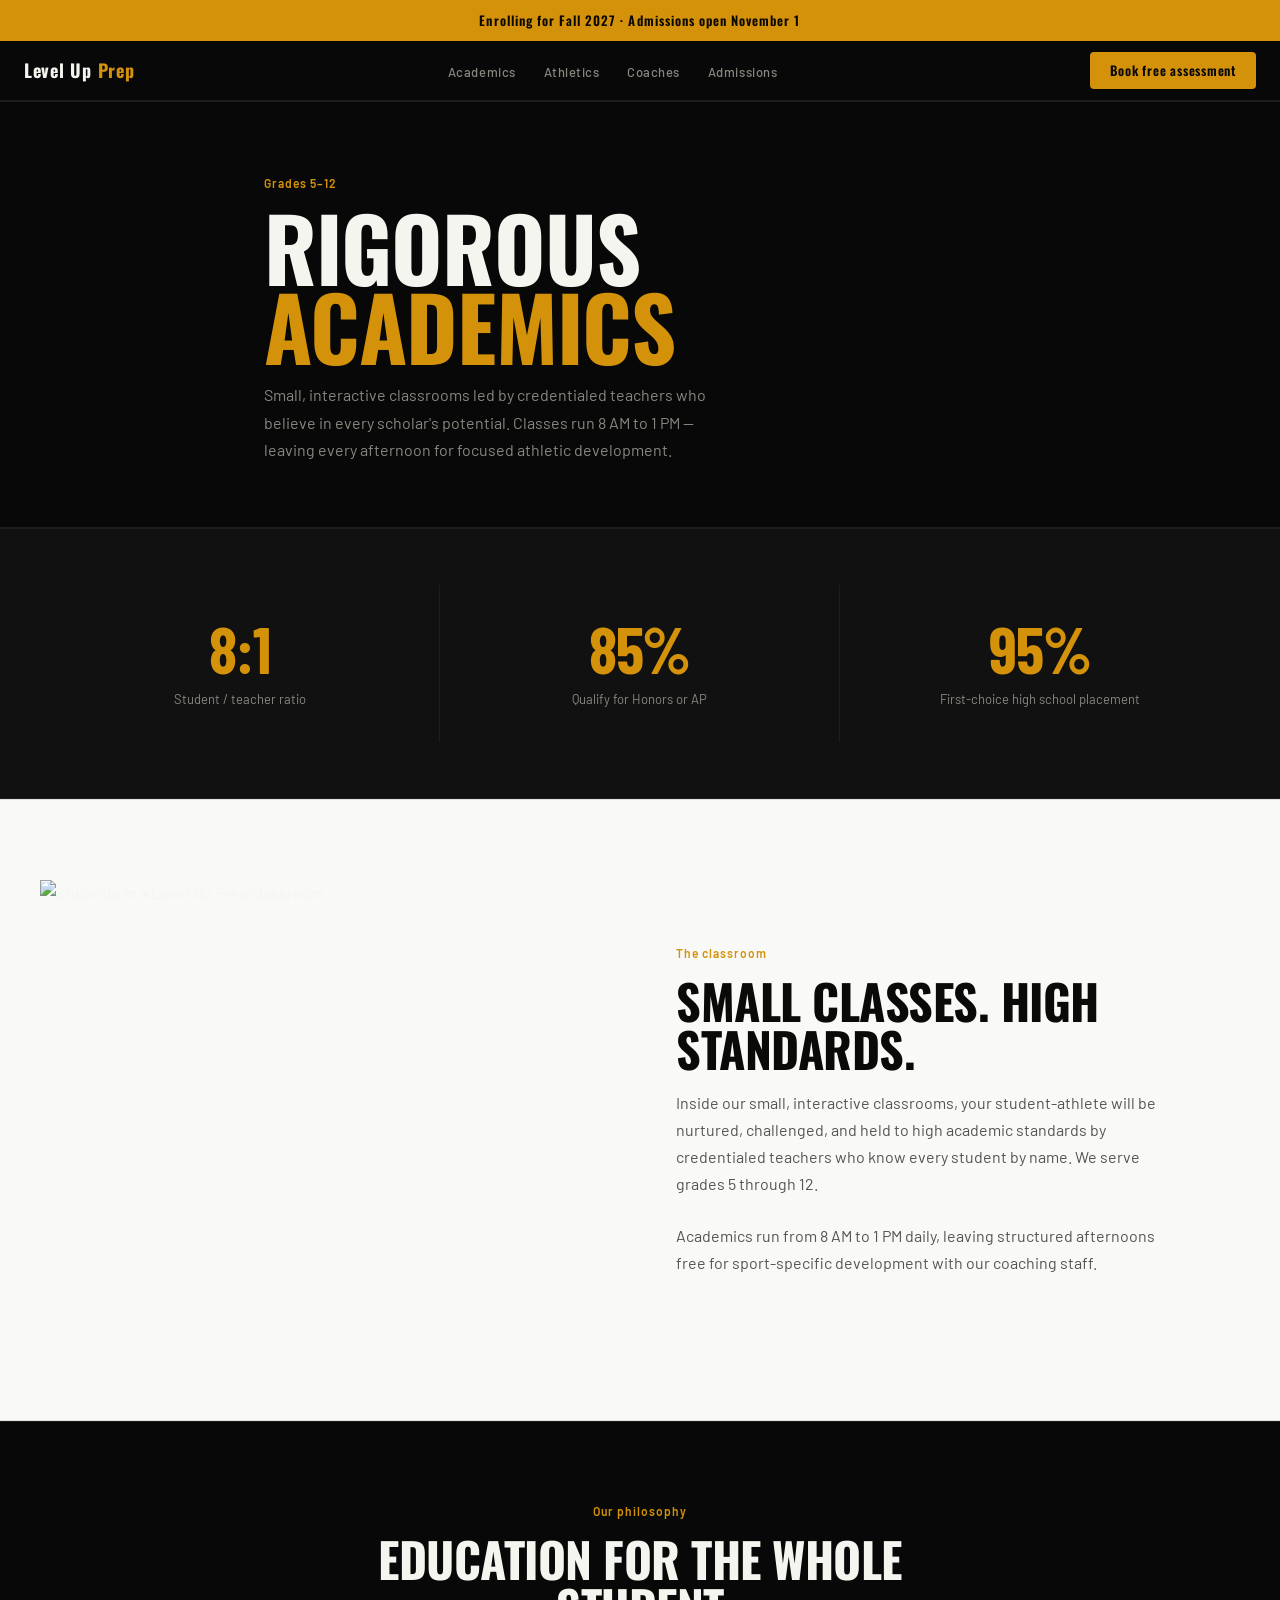
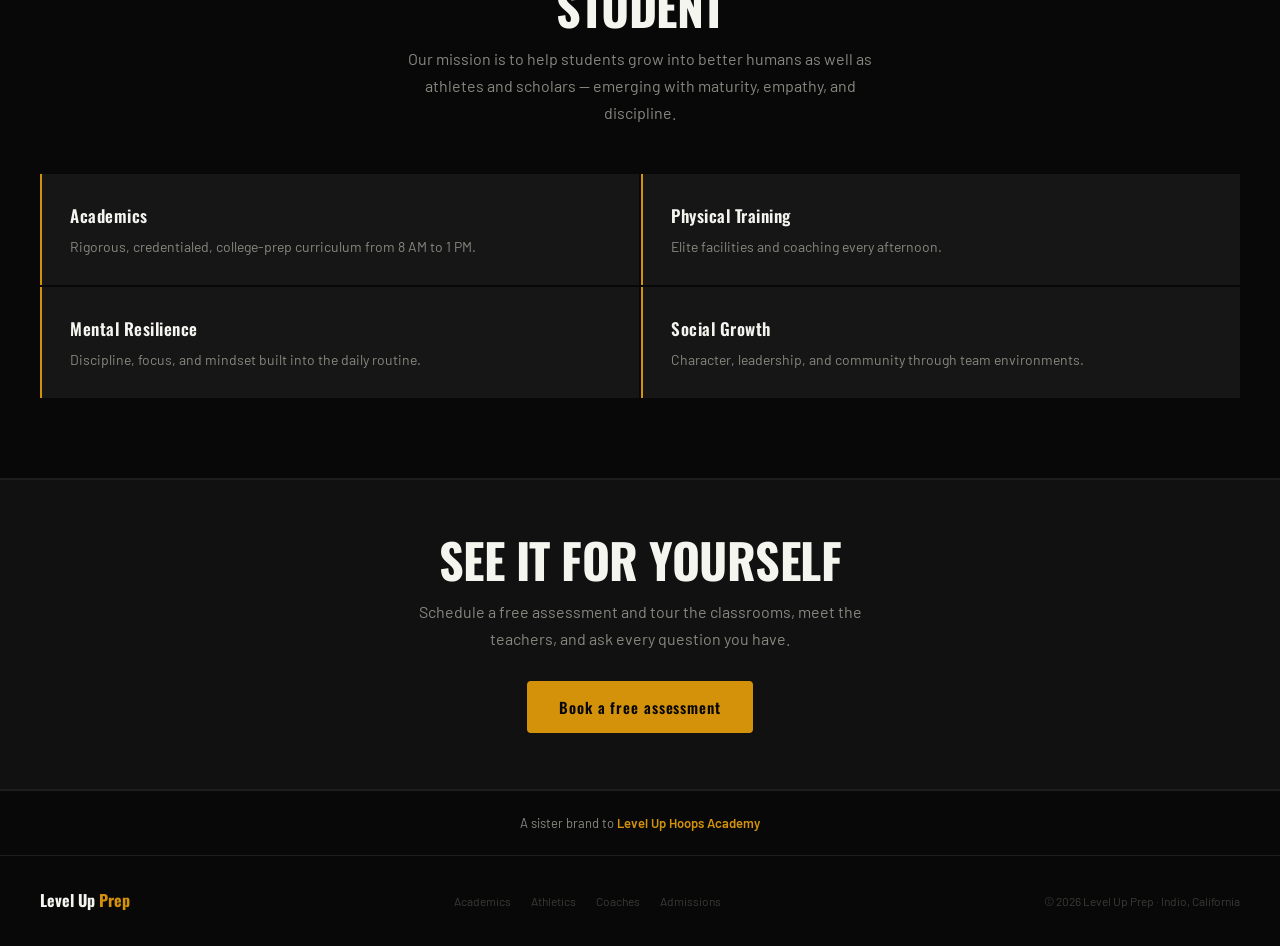
==== academics/index.html @ e0195534 "feat: Level Up Prep multi-page site — home, academics, athletics, coaches, admissions" ====
<!DOCTYPE html>
<html lang="en">
<head>
<meta charset="UTF-8">
<meta name="viewport" content="width=device-width,initial-scale=1,viewport-fit=cover">
<title>Academics | Level Up Prep</title>
<meta name="description" content="Small classrooms, credentialed teachers, and a college-prep curriculum for grades 5–12. Academics run 8 AM to 1 PM daily at Level Up Prep in Indio, CA.">
<!-- SHARED TOKENS — paste into every page's <head> -->
<link rel="preconnect" href="https://fonts.googleapis.com">
<link rel="preconnect" href="https://fonts.gstatic.com" crossorigin>
<link href="https://fonts.googleapis.com/css2?family=Barlow:ital,wght@0,300;0,400;0,500;0,600;0,700;1,300&family=Barlow+Condensed:wght@400;500;600;700&family=Oswald:wght@400;500;600;700&display=swap" rel="stylesheet">
<style>
:root {
  --bg:#080808; --surface:#111111; --surface2:#161616; --border:#1E1E1E;
  --white:#F9F9F8; --white2:#F0F0EE; --border-lt:#E0E0DC;
  --gold:#D4920A; --gold-lt:#F0B429;
  --text:#F5F5F0; --muted:#888880; --dim:#3A3A36;
  --dk-text:#0A0A08; --dk-muted:#555550;
  --font-h:'Oswald',system-ui,sans-serif;
  --font-b:'Barlow',system-ui,sans-serif;
  --font-num:'Barlow Condensed',system-ui,sans-serif;
  --r:4px;
}
*,*::before,*::after{box-sizing:border-box;margin:0;padding:0;}
html{scroll-behavior:smooth;}
body{background:var(--bg);color:var(--text);font-family:var(--font-b);font-weight:400;line-height:1.6;-webkit-font-smoothing:antialiased;}
img{max-width:100%;display:block;}
a{color:inherit;text-decoration:none;}
button{cursor:pointer;border:none;background:none;font:inherit;}
@media(prefers-reduced-motion:reduce){*,*::before,*::after{animation-duration:0.01ms!important;transition-duration:0.01ms!important;}}

/* BAR */
.bar{background:var(--gold);color:#0A0800;text-align:center;padding:10px 20px;font-family:var(--font-h);font-size:13px;letter-spacing:0.08em;font-weight:600;}

/* NAV */
nav{position:sticky;top:0;z-index:90;background:var(--bg);border-bottom:1px solid var(--border);padding:0 24px;height:60px;display:flex;align-items:center;justify-content:space-between;}
.nav-logo{font-family:var(--font-h);font-size:18px;font-weight:700;letter-spacing:0.04em;display:flex;align-items:center;gap:6px;}
.nav-logo span{color:var(--gold);}
.nav-links{display:flex;align-items:center;gap:28px;list-style:none;}
.nav-links a{font-size:13px;font-weight:500;color:var(--muted);letter-spacing:0.04em;transition:color 0.15s;}
.nav-links a:hover,.nav-links a.active{color:var(--text);}
.nav-cta{background:var(--gold);color:#080808;padding:8px 20px;font-family:var(--font-h);font-size:13px;font-weight:600;letter-spacing:0.06em;border-radius:var(--r);transition:background 0.15s;display:inline-block;}
.nav-cta:hover{background:var(--gold-lt);}
@media(max-width:700px){.nav-links{display:none;}}

/* BUTTONS */
.btn-primary{background:var(--gold);color:#080808;padding:14px 32px;font-family:var(--font-h);font-size:15px;font-weight:600;letter-spacing:0.06em;border-radius:var(--r);transition:background 0.15s;display:inline-block;}
.btn-primary:hover{background:var(--gold-lt);}
.btn-outline{border:1px solid rgba(245,245,240,0.3);color:var(--text);padding:14px 32px;font-family:var(--font-h);font-size:15px;font-weight:600;letter-spacing:0.06em;border-radius:var(--r);transition:border-color 0.15s,color 0.15s;display:inline-block;}
.btn-outline:hover{border-color:var(--gold);color:var(--gold);}
.btn-outline-dk{border:1px solid #C0C0BC;color:var(--dk-text);padding:12px 28px;font-family:var(--font-h);font-size:14px;font-weight:600;letter-spacing:0.06em;border-radius:var(--r);transition:border-color 0.15s;display:inline-block;}
.btn-outline-dk:hover{border-color:var(--gold);color:var(--gold);}

/* SECTION BASICS */
.wrap{max-width:1200px;margin:0 auto;padding:0 24px;}
.sec-dk{background:var(--bg);border-top:1px solid var(--border);border-bottom:1px solid var(--border);}
.sec-surf{background:var(--surface);border-top:1px solid var(--border);border-bottom:1px solid var(--border);}
.sec-lt{background:var(--white);border-top:1px solid var(--border-lt);border-bottom:1px solid var(--border-lt);}
.pad{padding:80px 0;}
.pad-sm{padding:56px 0;}

/* TYPE */
.eyebrow{font-family:var(--font-b);font-size:12px;font-weight:600;color:var(--gold);letter-spacing:0.08em;display:block;margin-bottom:14px;}
.eyebrow-dk{font-family:var(--font-b);font-size:12px;font-weight:600;color:var(--gold);letter-spacing:0.08em;display:block;margin-bottom:14px;}
.h1-hero{font-family:var(--font-h);font-size:clamp(48px,9vw,88px);font-weight:700;line-height:0.9;letter-spacing:-0.01em;text-transform:uppercase;}
.h2{font-family:var(--font-h);font-size:clamp(28px,4vw,48px);font-weight:700;text-transform:uppercase;letter-spacing:-0.01em;line-height:1;color:var(--text);}
.h2-dk{font-family:var(--font-h);font-size:clamp(28px,4vw,48px);font-weight:700;text-transform:uppercase;letter-spacing:-0.01em;line-height:1;color:var(--dk-text);}
.body-text{color:var(--muted);font-size:16px;line-height:1.7;max-width:480px;}
.body-text-dk{color:var(--dk-muted);font-size:16px;line-height:1.7;max-width:480px;}

/* TWO-COL */
.two-col{display:grid;grid-template-columns:1fr 1fr;gap:72px;align-items:center;}
.two-col.rev{direction:rtl;}
.two-col.rev>*{direction:ltr;}
@media(max-width:900px){.two-col,.two-col.rev{grid-template-columns:1fr;direction:ltr;gap:40px;}}
.col-img{position:relative;overflow:hidden;}
.col-img img{width:100%;height:460px;object-fit:cover;}

/* PAGE HERO (inner pages) */
.page-hero{padding:72px 0 64px;border-bottom:1px solid var(--border);}
.page-hero .wrap{max-width:800px;}

/* FOOTER */
footer{background:var(--bg);border-top:1px solid var(--border);padding:32px 24px;}
.footer-inner{max-width:1200px;margin:0 auto;display:flex;align-items:center;justify-content:space-between;flex-wrap:wrap;gap:16px;}
.footer-logo{font-family:var(--font-h);font-size:16px;font-weight:700;}
.footer-logo span{color:var(--gold);}
.footer-copy{font-size:12px;color:var(--dim);}
.footer-links{display:flex;gap:20px;}
.footer-links a{font-size:12px;color:var(--dim);transition:color 0.15s;}
.footer-links a:hover{color:var(--muted);}

/* REVEAL */
.reveal{opacity:0;transform:translateY(16px);transition:opacity 0.55s ease,transform 0.55s ease;}
.reveal.visible{opacity:1;transform:none;}

/* SISTER STRIP */
.sister{background:var(--bg);border-top:1px solid var(--border);padding:22px 24px;text-align:center;font-size:13px;color:var(--muted);}
.sister a{color:var(--gold);font-weight:600;}
</style>
<script>
// Shared scroll reveal
document.addEventListener('DOMContentLoaded',()=>{
  const obs=new IntersectionObserver(es=>es.forEach(e=>{if(e.isIntersecting){e.target.classList.add('visible');obs.unobserve(e.target);}}),{threshold:0.12});
  document.querySelectorAll('.reveal').forEach(el=>obs.observe(el));
  // Mark active nav link
  const path=location.pathname.replace(/\/$/,'');
  document.querySelectorAll('.nav-links a').forEach(a=>{
    if(a.getAttribute('href')===path||a.getAttribute('href')===path+'/') a.classList.add('active');
  });
});
</script>

</head>
<body>

<div class="bar">Enrolling for Fall 2027 · Admissions open November 1</div>
<nav>
  <a href="/" class="nav-logo">Level Up <span>Prep</span></a>
  <ul class="nav-links">
    <li><a href="/academics/">Academics</a></li>
    <li><a href="/athletics/">Athletics</a></li>
    <li><a href="/coaches/">Coaches</a></li>
    <li><a href="/admissions/">Admissions</a></li>
  </ul>
  <a href="/admissions/" class="nav-cta">Book free assessment</a>
</nav>

<!-- PAGE HERO -->
<div class="sec-dk page-hero">
  <div class="wrap">
    <span class="eyebrow">Grades 5–12</span>
    <h1 class="h1-hero" style="margin-bottom:16px;">Rigorous<em style="color:var(--gold);font-style:normal;display:block;">academics</em></h1>
    <p class="body-text">Small, interactive classrooms led by credentialed teachers who believe in every scholar's potential. Classes run 8 AM to 1 PM — leaving every afternoon for focused athletic development.</p>
  </div>
</div>

<!-- STATS -->
<div class="sec-surf">
  <div class="wrap pad-sm">
    <div style="display:grid;grid-template-columns:repeat(3,1fr);gap:0;">
      <div style="padding:32px 24px;border-right:1px solid var(--border);text-align:center;" class="reveal">
        <div style="font-family:var(--font-num);font-size:64px;font-weight:700;color:var(--gold);line-height:1;letter-spacing:-0.02em;">8:1</div>
        <div style="font-size:13px;color:var(--muted);margin-top:8px;">Student / teacher ratio</div>
      </div>
      <div style="padding:32px 24px;border-right:1px solid var(--border);text-align:center;" class="reveal">
        <div style="font-family:var(--font-num);font-size:64px;font-weight:700;color:var(--gold);line-height:1;letter-spacing:-0.02em;">85%</div>
        <div style="font-size:13px;color:var(--muted);margin-top:8px;">Qualify for Honors or AP</div>
      </div>
      <div style="padding:32px 24px;text-align:center;" class="reveal">
        <div style="font-family:var(--font-num);font-size:64px;font-weight:700;color:var(--gold);line-height:1;letter-spacing:-0.02em;">95%</div>
        <div style="font-size:13px;color:var(--muted);margin-top:8px;">First-choice high school placement</div>
      </div>
    </div>
  </div>
</div>

<!-- CURRICULUM -->
<div class="sec-lt">
  <div class="wrap pad">
    <div class="two-col">
      <div class="col-img reveal">
        <img src="https://pub-BUCKET_URL/prep/academics.jpg" alt="Students in a Level Up Prep classroom" loading="lazy">
      </div>
      <div class="reveal">
        <span class="eyebrow-dk">The classroom</span>
        <h2 class="h2-dk" style="margin-bottom:16px;">Small classes. High standards.</h2>
        <p class="body-text-dk" style="margin-bottom:24px;">Inside our small, interactive classrooms, your student-athlete will be nurtured, challenged, and held to high academic standards by credentialed teachers who know every student by name. We serve grades 5 through 12.</p>
        <p class="body-text-dk">Academics run from 8 AM to 1 PM daily, leaving structured afternoons free for sport-specific development with our coaching staff.</p>
      </div>
    </div>
  </div>
</div>

<!-- PILLARS -->
<div class="sec-dk">
  <div class="wrap pad">
    <div class="reveal" style="text-align:center;max-width:600px;margin:0 auto 48px;">
      <span class="eyebrow">Our philosophy</span>
      <h2 class="h2" style="margin-bottom:14px;">Education for the whole student</h2>
      <p class="body-text" style="margin:0 auto;">Our mission is to help students grow into better humans as well as athletes and scholars — emerging with maturity, empathy, and discipline.</p>
    </div>
    <div style="display:grid;grid-template-columns:repeat(2,1fr);gap:2px;" class="reveal">
      <div style="background:var(--surface2);padding:28px 28px;border-left:2px solid var(--gold);">
        <div style="font-family:var(--font-h);font-size:17px;font-weight:600;color:var(--text);margin-bottom:6px;letter-spacing:0.03em;">Academics</div>
        <div style="font-size:14px;color:var(--muted);line-height:1.55;">Rigorous, credentialed, college-prep curriculum from 8 AM to 1 PM.</div>
      </div>
      <div style="background:var(--surface2);padding:28px 28px;border-left:2px solid var(--gold);">
        <div style="font-family:var(--font-h);font-size:17px;font-weight:600;color:var(--text);margin-bottom:6px;letter-spacing:0.03em;">Physical Training</div>
        <div style="font-size:14px;color:var(--muted);line-height:1.55;">Elite facilities and coaching every afternoon.</div>
      </div>
      <div style="background:var(--surface2);padding:28px 28px;border-left:2px solid var(--gold);">
        <div style="font-family:var(--font-h);font-size:17px;font-weight:600;color:var(--text);margin-bottom:6px;letter-spacing:0.03em;">Mental Resilience</div>
        <div style="font-size:14px;color:var(--muted);line-height:1.55;">Discipline, focus, and mindset built into the daily routine.</div>
      </div>
      <div style="background:var(--surface2);padding:28px 28px;border-left:2px solid var(--gold);">
        <div style="font-family:var(--font-h);font-size:17px;font-weight:600;color:var(--text);margin-bottom:6px;letter-spacing:0.03em;">Social Growth</div>
        <div style="font-size:14px;color:var(--muted);line-height:1.55;">Character, leadership, and community through team environments.</div>
      </div>
    </div>
  </div>
</div>

<!-- CTA -->
<div class="sec-surf">
  <div class="wrap pad-sm" style="text-align:center;" class="reveal">
    <h2 class="h2" style="margin-bottom:14px;">See it for yourself</h2>
    <p class="body-text" style="margin:0 auto 28px;">Schedule a free assessment and tour the classrooms, meet the teachers, and ask every question you have.</p>
    <a href="/admissions/" class="btn-primary">Book a free assessment</a>
  </div>
</div>

<div class="sister">
  A sister brand to <a href="https://leveluphoopsacademy.com" target="_blank" rel="noopener">Level Up Hoops Academy</a>
</div>
<footer>
  <div class="footer-inner">
    <div class="footer-logo">Level Up <span>Prep</span></div>
    <div class="footer-links">
      <a href="/academics/">Academics</a>
      <a href="/athletics/">Athletics</a>
      <a href="/coaches/">Coaches</a>
      <a href="/admissions/">Admissions</a>
    </div>
    <div class="footer-copy">© 2026 Level Up Prep · Indio, California</div>
  </div>
</footer>
</body>
</html>
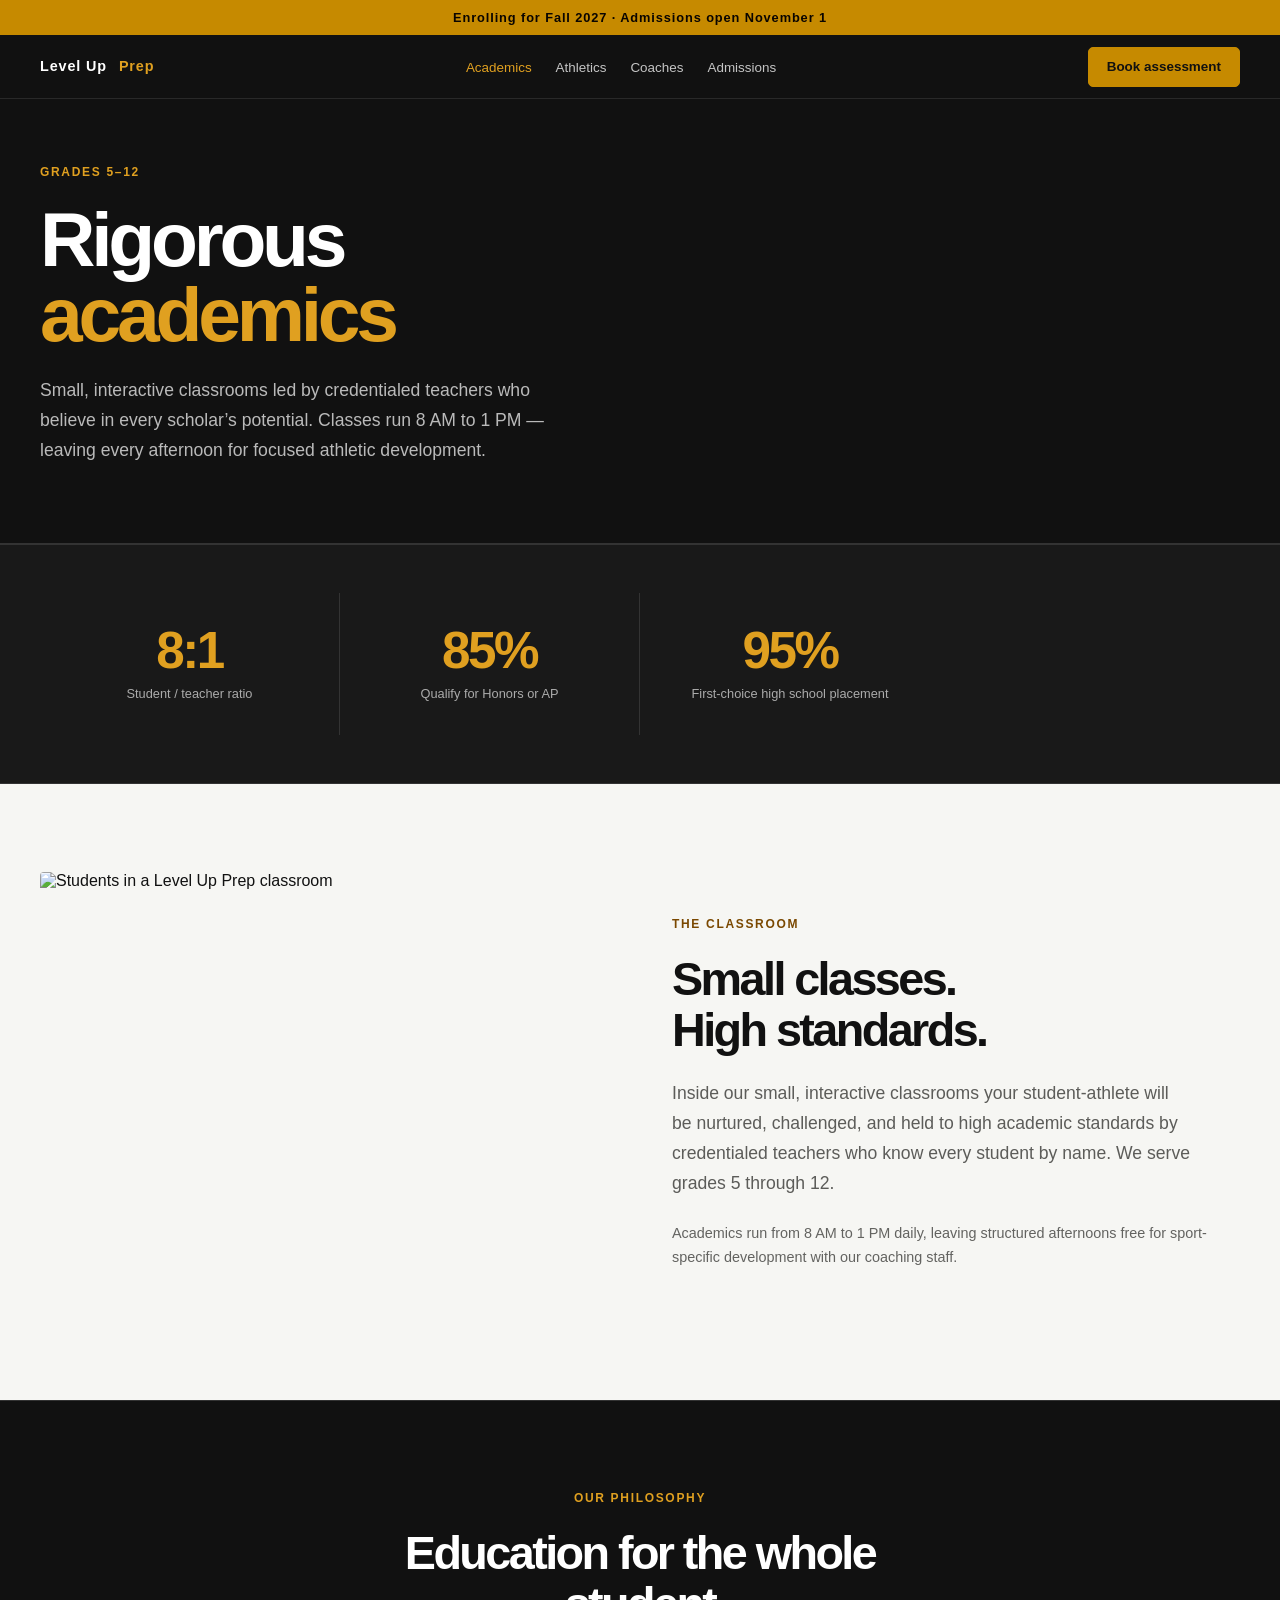
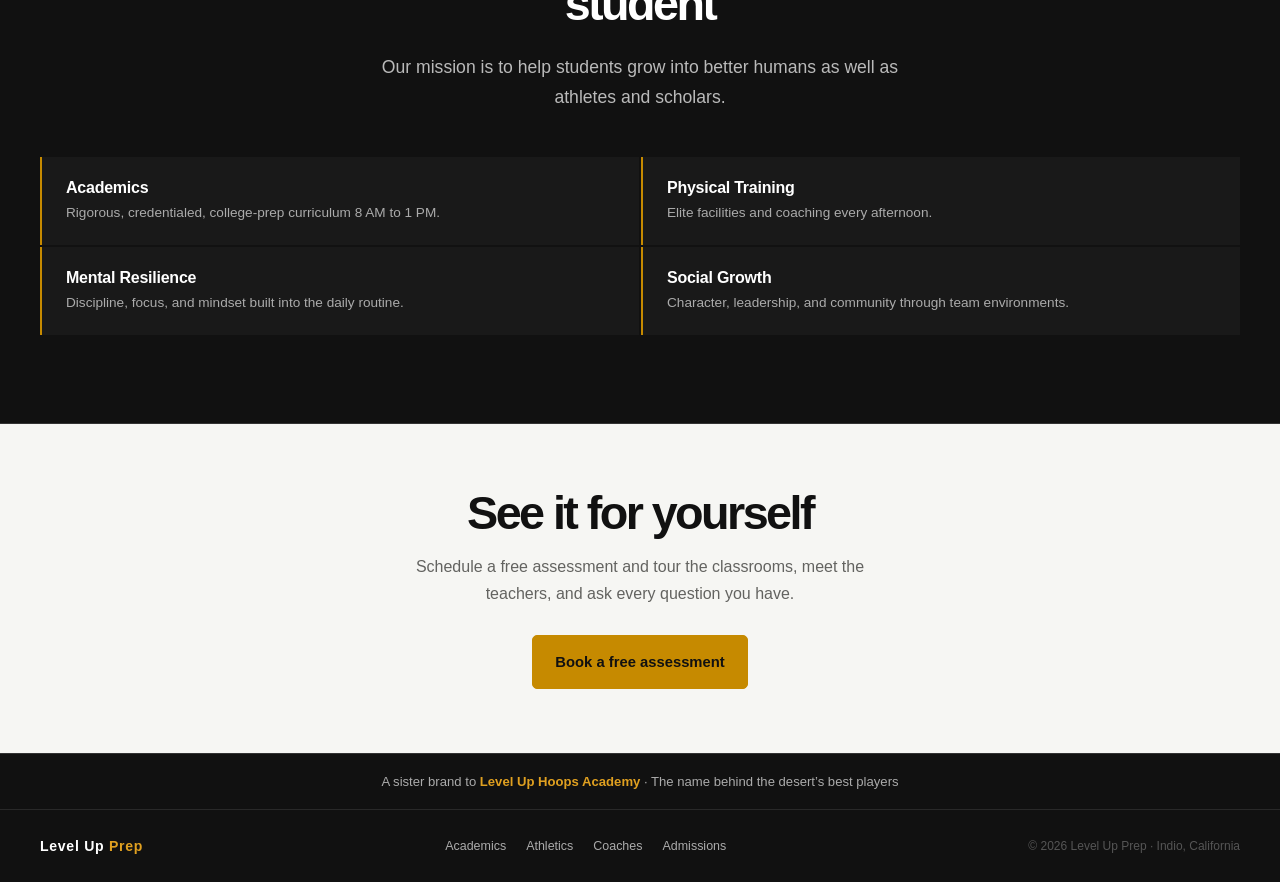
==== commit 90b65e57: "fix: update asset URLs to R2 public bucket" ====
--- a/academics/index.html
+++ b/academics/index.html
@@ -4,226 +4,277 @@
 <meta charset="UTF-8">
 <meta name="viewport" content="width=device-width,initial-scale=1,viewport-fit=cover">
 <title>Academics | Level Up Prep</title>
-<meta name="description" content="Small classrooms, credentialed teachers, and a college-prep curriculum for grades 5–12. Academics run 8 AM to 1 PM daily at Level Up Prep in Indio, CA.">
-<!-- SHARED TOKENS — paste into every page's <head> -->
-<link rel="preconnect" href="https://fonts.googleapis.com">
-<link rel="preconnect" href="https://fonts.gstatic.com" crossorigin>
-<link href="https://fonts.googleapis.com/css2?family=Barlow:ital,wght@0,300;0,400;0,500;0,600;0,700;1,300&family=Barlow+Condensed:wght@400;500;600;700&family=Oswald:wght@400;500;600;700&display=swap" rel="stylesheet">
+<meta name="description" content="Small classrooms, credentialed teachers, and college-prep for grades 5–12 in Indio, CA.">
 <style>
+/* ── LEVEL UP PREP — tokens idénticos a Hoops, naranja → dorado ── */
 :root {
-  --bg:#080808; --surface:#111111; --surface2:#161616; --border:#1E1E1E;
-  --white:#F9F9F8; --white2:#F0F0EE; --border-lt:#E0E0DC;
-  --gold:#D4920A; --gold-lt:#F0B429;
-  --text:#F5F5F0; --muted:#888880; --dim:#3A3A36;
-  --dk-text:#0A0A08; --dk-muted:#555550;
-  --font-h:'Oswald',system-ui,sans-serif;
-  --font-b:'Barlow',system-ui,sans-serif;
-  --font-num:'Barlow Condensed',system-ui,sans-serif;
-  --r:4px;
+  --ink:       #111111;
+  --ink-soft:  #191919;
+  --gold:      #C68A00;
+  --gold-lt:   #E0A020;
+  --paper:     #f6f6f3;
+  --white:     #fff;
+  --muted:     #ababab;
+  --line:      #333;
+  --line-lt:   #e5e5e0;
+  --radius:    5px;
+  font-family: Arial, Helvetica, sans-serif;
+  color: var(--white);
+  background: var(--ink);
+  font-synthesis: none;
+  scroll-behavior: smooth;
+  scroll-padding-top: 70px;
 }
-*,*::before,*::after{box-sizing:border-box;margin:0;padding:0;}
-html{scroll-behavior:smooth;}
-body{background:var(--bg);color:var(--text);font-family:var(--font-b);font-weight:400;line-height:1.6;-webkit-font-smoothing:antialiased;}
-img{max-width:100%;display:block;}
-a{color:inherit;text-decoration:none;}
-button{cursor:pointer;border:none;background:none;font:inherit;}
-@media(prefers-reduced-motion:reduce){*,*::before,*::after{animation-duration:0.01ms!important;transition-duration:0.01ms!important;}}
-
-/* BAR */
-.bar{background:var(--gold);color:#0A0800;text-align:center;padding:10px 20px;font-family:var(--font-h);font-size:13px;letter-spacing:0.08em;font-weight:600;}
+*, *::before, *::after { box-sizing: border-box; }
+body { margin: 0; }
+button, input, select, textarea { font: inherit; }
+button, a { -webkit-tap-highlight-color: transparent; }
+a { color: inherit; text-decoration: none; }
+button { cursor: pointer; }
+img { display: block; max-width: 100%; object-fit: cover; }
+p { line-height: 1.65; margin: 0; }
+h1, h2, h3 { margin: 0; font-weight: 600; }
+h2 { font-size: clamp(2.1rem, 3.65vw, 3.45rem); letter-spacing: -.055em; line-height: 1.09; }
+h3 { font-size: 1.27rem; letter-spacing: -.025em; line-height: 1.3; }
+
+/* LAYOUT */
+.wrap { width: min(1200px, calc(100% - 64px)); margin-inline: auto; }
+.section-space { padding-block: 88px; }
+.section-light { background: var(--paper); color: var(--ink); }
+.section-light .eyebrow { color: #7a4800; }
+.section-light h2 { color: var(--ink); }
+.section-light p { color: #5c5c59; }
+.section-surf { background: var(--ink-soft); }
+
+/* EYEBROW */
+.eyebrow { font-size: .75rem; letter-spacing: .14em; font-weight: 600; color: var(--gold-lt); line-height: 1.6; margin-bottom: 20px; text-transform: uppercase; display: block; }
+.section-intro { font-size: 1.1rem; line-height: 1.72; color: #bababa; margin: 22px 0; max-width: 520px; }
+
+/* BUTTONS — same as Hoops */
+.button { display: inline-flex; justify-content: center; align-items: center; gap: 20px; min-height: 54px; padding: 16px 22px; border: 1px solid var(--gold); border-radius: var(--radius); background: var(--gold); color: #111; font-size: .925rem; font-weight: 600; line-height: 1.3; transition: background .18s, border-color .18s, transform .18s; }
+.button:hover { background: var(--gold-lt); border-color: var(--gold-lt); transform: translateY(-2px); }
+.button-outline { background: transparent; color: var(--white); border-color: #d3d3ce; }
+.button-outline:hover { background: #1a1a1a; border-color: #1a1a1a; transform: none; }
+.button-dk { background: var(--ink); color: var(--white); border-color: var(--ink); }
+.button-dk:hover { background: #222; border-color: #222; }
+.text-link { display: inline-flex; align-items: center; gap: 14px; font-size: .9rem; font-weight: 600; }
+.text-link:hover { text-decoration: underline; text-underline-offset: 5px; }
+.gold { color: var(--gold-lt); }
 
 /* NAV */
-nav{position:sticky;top:0;z-index:90;background:var(--bg);border-bottom:1px solid var(--border);padding:0 24px;height:60px;display:flex;align-items:center;justify-content:space-between;}
-.nav-logo{font-family:var(--font-h);font-size:18px;font-weight:700;letter-spacing:0.04em;display:flex;align-items:center;gap:6px;}
-.nav-logo span{color:var(--gold);}
-.nav-links{display:flex;align-items:center;gap:28px;list-style:none;}
-.nav-links a{font-size:13px;font-weight:500;color:var(--muted);letter-spacing:0.04em;transition:color 0.15s;}
-.nav-links a:hover,.nav-links a.active{color:var(--text);}
-.nav-cta{background:var(--gold);color:#080808;padding:8px 20px;font-family:var(--font-h);font-size:13px;font-weight:600;letter-spacing:0.06em;border-radius:var(--r);transition:background 0.15s;display:inline-block;}
-.nav-cta:hover{background:var(--gold-lt);}
-@media(max-width:700px){.nav-links{display:none;}}
-
-/* BUTTONS */
-.btn-primary{background:var(--gold);color:#080808;padding:14px 32px;font-family:var(--font-h);font-size:15px;font-weight:600;letter-spacing:0.06em;border-radius:var(--r);transition:background 0.15s;display:inline-block;}
-.btn-primary:hover{background:var(--gold-lt);}
-.btn-outline{border:1px solid rgba(245,245,240,0.3);color:var(--text);padding:14px 32px;font-family:var(--font-h);font-size:15px;font-weight:600;letter-spacing:0.06em;border-radius:var(--r);transition:border-color 0.15s,color 0.15s;display:inline-block;}
-.btn-outline:hover{border-color:var(--gold);color:var(--gold);}
-.btn-outline-dk{border:1px solid #C0C0BC;color:var(--dk-text);padding:12px 28px;font-family:var(--font-h);font-size:14px;font-weight:600;letter-spacing:0.06em;border-radius:var(--r);transition:border-color 0.15s;display:inline-block;}
-.btn-outline-dk:hover{border-color:var(--gold);color:var(--gold);}
-
-/* SECTION BASICS */
-.wrap{max-width:1200px;margin:0 auto;padding:0 24px;}
-.sec-dk{background:var(--bg);border-top:1px solid var(--border);border-bottom:1px solid var(--border);}
-.sec-surf{background:var(--surface);border-top:1px solid var(--border);border-bottom:1px solid var(--border);}
-.sec-lt{background:var(--white);border-top:1px solid var(--border-lt);border-bottom:1px solid var(--border-lt);}
-.pad{padding:80px 0;}
-.pad-sm{padding:56px 0;}
-
-/* TYPE */
-.eyebrow{font-family:var(--font-b);font-size:12px;font-weight:600;color:var(--gold);letter-spacing:0.08em;display:block;margin-bottom:14px;}
-.eyebrow-dk{font-family:var(--font-b);font-size:12px;font-weight:600;color:var(--gold);letter-spacing:0.08em;display:block;margin-bottom:14px;}
-.h1-hero{font-family:var(--font-h);font-size:clamp(48px,9vw,88px);font-weight:700;line-height:0.9;letter-spacing:-0.01em;text-transform:uppercase;}
-.h2{font-family:var(--font-h);font-size:clamp(28px,4vw,48px);font-weight:700;text-transform:uppercase;letter-spacing:-0.01em;line-height:1;color:var(--text);}
-.h2-dk{font-family:var(--font-h);font-size:clamp(28px,4vw,48px);font-weight:700;text-transform:uppercase;letter-spacing:-0.01em;line-height:1;color:var(--dk-text);}
-.body-text{color:var(--muted);font-size:16px;line-height:1.7;max-width:480px;}
-.body-text-dk{color:var(--dk-muted);font-size:16px;line-height:1.7;max-width:480px;}
+nav.site-nav { position: sticky; top: 0; z-index: 90; background: var(--ink); border-bottom: 1px solid #292929; display: flex; align-items: center; justify-content: space-between; gap: 24px; padding: 0 40px; height: 64px; }
+.nav-brand { display: flex; align-items: center; gap: 8px; font-size: .9rem; font-weight: 600; letter-spacing: .06em; line-height: 1.35; }
+.nav-brand small { display: block; color: #999; font-size: .7rem; letter-spacing: .13em; font-weight: 400; }
+.nav-links-list { display: flex; gap: 24px; list-style: none; margin: 0; padding: 0; }
+.nav-links-list a { font-size: .84rem; color: #c5c5c5; transition: color .15s; }
+.nav-links-list a:hover, .nav-links-list a.active { color: var(--gold-lt); }
+@media (max-width: 700px) { .nav-links-list { display: none; } nav.site-nav { padding: 0 20px; } }
+
+/* ANNOUNCEMENT BAR */
+.bar { background: var(--gold); color: #0a0500; text-align: center; padding: 10px 20px; font-size: .8rem; font-weight: 600; letter-spacing: .07em; }
 
 /* TWO-COL */
-.two-col{display:grid;grid-template-columns:1fr 1fr;gap:72px;align-items:center;}
-.two-col.rev{direction:rtl;}
-.two-col.rev>*{direction:ltr;}
-@media(max-width:900px){.two-col,.two-col.rev{grid-template-columns:1fr;direction:ltr;gap:40px;}}
-.col-img{position:relative;overflow:hidden;}
-.col-img img{width:100%;height:460px;object-fit:cover;}
+.two-col { display: grid; grid-template-columns: 1fr 1fr; gap: 64px; align-items: center; }
+.two-col.rev { direction: rtl; }
+.two-col.rev > * { direction: ltr; }
+@media (max-width: 860px) { .two-col, .two-col.rev { grid-template-columns: 1fr; direction: ltr; gap: 36px; } }
+.col-img { overflow: hidden; border-radius: 4px; }
+.col-img img { width: 100%; height: 440px; object-fit: cover; transition: transform .6s ease; }
+.col-img:hover img { transform: scale(1.03); }
+
+/* STAT ROW */
+.stat-row { display: grid; grid-template-columns: repeat(3, 1fr); border-top: 1px solid var(--line-lt); padding-top: 24px; margin-top: 4px; gap: 0; }
+.section-light .stat-row { border-color: #d8d8d2; }
+.stat-num { font-size: 2.4rem; font-weight: 600; letter-spacing: -.04em; color: var(--gold); line-height: 1; }
+.stat-label { font-size: .75rem; color: #888; margin-top: 5px; line-height: 1.4; }
+.section-light .stat-label { color: #6a6a66; }
+
+/* PILLAR GRID */
+.pillar-grid { display: grid; grid-template-columns: 1fr 1fr; gap: 2px; margin-top: 28px; }
+.pillar { background: #191919; padding: 22px 24px; border-left: 2px solid var(--gold); }
+.section-light .pillar { background: #ebebе7; border-left-color: var(--gold); }
+.pillar-name { font-size: 1rem; font-weight: 600; letter-spacing: -.015em; margin-bottom: 5px; }
+.section-light .pillar-name { color: var(--ink); }
+.pillar-desc { font-size: .85rem; color: var(--muted); line-height: 1.55; }
+.section-light .pillar-desc { color: #636360; }
+
+/* COACHES SCROLL */
+.coaches-scroll { display: flex; gap: 18px; overflow-x: auto; padding-bottom: 10px; scrollbar-width: none; scroll-snap-type: x mandatory; margin-top: 36px; }
+.coaches-scroll::-webkit-scrollbar { display: none; }
+.coach-card { flex-shrink: 0; width: 256px; background: #191919; border: 1px solid #2a2a2a; border-radius: 4px; overflow: hidden; scroll-snap-align: start; transition: border-color .2s; }
+.coach-card:hover { border-color: rgba(192,138,0,.5); }
+.coach-img { width: 100%; height: 230px; object-fit: cover; display: block; transition: transform .5s ease; }
+.coach-card:hover .coach-img { transform: scale(1.03); }
+.coach-body { padding: 18px 18px 20px; }
+.coach-sport { display: inline-block; background: var(--gold); color: #0a0500; font-size: .68rem; font-weight: 700; letter-spacing: .08em; padding: 3px 10px; margin-bottom: 8px; }
+.coach-name { font-size: 1.05rem; font-weight: 600; letter-spacing: -.015em; margin-bottom: 6px; }
+.coach-bio { font-size: .82rem; color: var(--muted); line-height: 1.58; }
+.scroll-controls { display: flex; gap: 8px; margin-top: 16px; }
+.scroll-btn { width: 38px; height: 38px; border-radius: 50%; border: 1px solid var(--line); color: var(--muted); display: flex; align-items: center; justify-content: center; font-size: 1rem; transition: border-color .15s, color .15s; }
+.scroll-btn:hover { border-color: var(--gold); color: var(--gold-lt); }
+
+/* TIMELINE */
+.timeline { display: grid; grid-template-columns: repeat(4, 1fr); position: relative; margin-top: 44px; }
+.timeline::before { content: ''; position: absolute; top: 19px; left: 12%; right: 12%; height: 1px; background: var(--line); }
+.tl-step { padding: 0 12px; text-align: center; position: relative; }
+.tl-dot { width: 38px; height: 38px; border-radius: 50%; background: var(--ink); border: 2px solid var(--gold); margin: 0 auto 14px; display: flex; align-items: center; justify-content: center; font-size: .85rem; font-weight: 700; color: var(--gold-lt); position: relative; z-index: 1; }
+.section-light .tl-dot { background: var(--paper); }
+.tl-when { font-size: .72rem; color: var(--gold-lt); font-weight: 600; letter-spacing: .05em; margin-bottom: 5px; display: block; }
+.section-light .tl-when { color: #7a4800; }
+.tl-what { font-size: .88rem; font-weight: 600; letter-spacing: -.01em; margin-bottom: 5px; }
+.section-light .tl-what { color: var(--ink); }
+.tl-desc { font-size: .78rem; color: var(--muted); line-height: 1.5; }
+.section-light .tl-desc { color: #636360; }
+@media (max-width: 700px) { .timeline { grid-template-columns: 1fr 1fr; gap: 28px; } .timeline::before { display: none; } }
+
+/* FORM */
+.form-card { background: #191919; border: 1px solid #2a2a2a; padding: 36px 32px; }
+.form-row { display: grid; grid-template-columns: 1fr 1fr; gap: 14px; margin-bottom: 14px; }
+.field { margin-bottom: 14px; }
+label { display: block; font-size: .75rem; font-weight: 600; color: #888; letter-spacing: .06em; text-transform: uppercase; margin-bottom: 7px; }
+input, select, textarea { width: 100%; background: var(--ink); border: 1px solid var(--line); color: var(--white); padding: 11px 13px; font-size: .9rem; outline: none; transition: border-color .15s; border-radius: 3px; }
+input:focus, select:focus, textarea:focus { border-color: var(--gold); }
+select option { background: var(--ink); }
+textarea { resize: vertical; }
+@media (max-width: 600px) { .form-row { grid-template-columns: 1fr; } }
+
+/* IMPACT BAND */
+.impact-band { display: grid; grid-template-columns: repeat(4, 1fr); }
+.impact-cell { padding: 32px 20px; border-right: 1px solid var(--line); text-align: center; }
+.impact-cell:last-child { border-right: none; }
+.impact-num { font-size: clamp(2.8rem, 4.5vw, 4.2rem); font-weight: 600; letter-spacing: -.05em; color: var(--gold-lt); line-height: 1; display: block; }
+.impact-desc { font-size: .8rem; color: var(--muted); margin-top: 8px; line-height: 1.45; }
+@media (max-width: 700px) { .impact-band { grid-template-columns: 1fr 1fr; } .impact-cell { border-right: none; border-bottom: 1px solid var(--line); } .impact-cell:last-child, .impact-cell:nth-last-child(2):nth-child(odd) { border-bottom: none; } }
+
+/* SPORTS GRID */
+.sports-grid { display: grid; grid-template-columns: repeat(3, 1fr); gap: 16px; margin-top: 36px; }
+.sport-card { background: #191919; border: 1px solid #2a2a2a; padding: 26px 22px; border-top: 2px solid transparent; transition: border-top-color .2s; }
+.sport-card:hover { border-top-color: var(--gold); }
+.sport-icon { font-size: 1.6rem; margin-bottom: 12px; }
+.sport-name { font-size: 1.05rem; font-weight: 600; letter-spacing: -.015em; margin-bottom: 7px; }
+.sport-desc { font-size: .82rem; color: var(--muted); line-height: 1.6; }
+@media (max-width: 700px) { .sports-grid { grid-template-columns: 1fr 1fr; } }
 
 /* PAGE HERO (inner pages) */
-.page-hero{padding:72px 0 64px;border-bottom:1px solid var(--border);}
-.page-hero .wrap{max-width:800px;}
-
-/* FOOTER */
-footer{background:var(--bg);border-top:1px solid var(--border);padding:32px 24px;}
-.footer-inner{max-width:1200px;margin:0 auto;display:flex;align-items:center;justify-content:space-between;flex-wrap:wrap;gap:16px;}
-.footer-logo{font-family:var(--font-h);font-size:16px;font-weight:700;}
-.footer-logo span{color:var(--gold);}
-.footer-copy{font-size:12px;color:var(--dim);}
-.footer-links{display:flex;gap:20px;}
-.footer-links a{font-size:12px;color:var(--dim);transition:color 0.15s;}
-.footer-links a:hover{color:var(--muted);}
+.page-hero { padding: 64px 0 56px; border-bottom: 1px solid var(--line); }
+.page-hero h1 { font-size: clamp(2.8rem, 6vw, 5rem); font-weight: 600; letter-spacing: -.055em; line-height: .98; margin-top: 6px; }
+
+/* SISTER + FOOTER */
+.sister-strip { background: var(--ink); border-top: 1px solid var(--line); padding: 20px 24px; text-align: center; font-size: .82rem; color: var(--muted); }
+.sister-strip a { color: var(--gold-lt); font-weight: 600; }
+.site-footer { background: var(--ink); border-top: 1px solid #292929; padding: 28px 40px; display: flex; align-items: center; justify-content: space-between; flex-wrap: wrap; gap: 14px; }
+.footer-brand { font-size: .88rem; font-weight: 600; letter-spacing: .05em; }
+.footer-links { display: flex; gap: 20px; }
+.footer-links a { font-size: .78rem; color: var(--muted); transition: color .15s; }
+.footer-links a:hover { color: var(--white); }
+.footer-copy { font-size: .75rem; color: #555; }
 
 /* REVEAL */
-.reveal{opacity:0;transform:translateY(16px);transition:opacity 0.55s ease,transform 0.55s ease;}
-.reveal.visible{opacity:1;transform:none;}
-
-/* SISTER STRIP */
-.sister{background:var(--bg);border-top:1px solid var(--border);padding:22px 24px;text-align:center;font-size:13px;color:var(--muted);}
-.sister a{color:var(--gold);font-weight:600;}
+.reveal { opacity: 0; transform: translateY(14px); transition: opacity .5s ease, transform .5s ease; }
+.reveal.visible { opacity: 1; transform: none; }
+
+/* PREVIEW CARDS (home) */
+.preview-grid { display: grid; grid-template-columns: repeat(3, 1fr); gap: 16px; margin-top: 44px; }
+.preview-card { position: relative; overflow: hidden; border-radius: 4px; aspect-ratio: 3/4; display: block; }
+.preview-card img { width: 100%; height: 100%; object-fit: cover; transition: transform .55s ease; }
+.preview-card:hover img { transform: scale(1.04); }
+.preview-ov { position: absolute; inset: 0; background: linear-gradient(to top, rgba(0,0,0,.88) 0%, rgba(0,0,0,.1) 55%, transparent 100%); }
+.preview-txt { position: absolute; bottom: 0; left: 0; right: 0; padding: 22px 18px; }
+.preview-lbl { font-size: .68rem; font-weight: 700; color: var(--gold-lt); letter-spacing: .1em; text-transform: uppercase; display: block; margin-bottom: 6px; }
+.preview-title { font-size: 1.3rem; font-weight: 600; letter-spacing: -.025em; line-height: 1.15; color: var(--white); margin-bottom: 8px; }
+.preview-link { font-size: .78rem; color: rgba(255,255,255,.55); transition: color .15s; }
+.preview-card:hover .preview-link { color: var(--gold-lt); }
+@media (max-width: 700px) { .preview-grid { grid-template-columns: 1fr; } .preview-card { aspect-ratio: 16/9; } }
+
+/* CTA STRIP */
+.cta-strip { display: grid; grid-template-columns: 1fr auto; gap: 40px; align-items: center; padding: 52px 0; }
+@media (max-width: 700px) { .cta-strip { grid-template-columns: 1fr; gap: 22px; } }
+.cta-strip h2 { color: var(--white); }
+.cta-strip p { color: var(--muted); margin-top: 12px; max-width: 460px; }
+.cta-btns { display: flex; flex-direction: column; gap: 10px; flex-shrink: 0; }
+
+/* REVEAL SCRIPT (inline) */
+
+
 </style>
-<script>
-// Shared scroll reveal
-document.addEventListener('DOMContentLoaded',()=>{
-  const obs=new IntersectionObserver(es=>es.forEach(e=>{if(e.isIntersecting){e.target.classList.add('visible');obs.unobserve(e.target);}}),{threshold:0.12});
-  document.querySelectorAll('.reveal').forEach(el=>obs.observe(el));
-  // Mark active nav link
-  const path=location.pathname.replace(/\/$/,'');
-  document.querySelectorAll('.nav-links a').forEach(a=>{
-    if(a.getAttribute('href')===path||a.getAttribute('href')===path+'/') a.classList.add('active');
-  });
-});
-</script>
-
 </head>
 <body>
-
 <div class="bar">Enrolling for Fall 2027 · Admissions open November 1</div>
-<nav>
-  <a href="/" class="nav-logo">Level Up <span>Prep</span></a>
-  <ul class="nav-links">
-    <li><a href="/academics/">Academics</a></li>
+<nav class="site-nav">
+  <a href="/" class="nav-brand">Level Up <span style="color:var(--gold-lt);margin-left:4px;">Prep</span></a>
+  <ul class="nav-links-list">
+    <li><a href="/academics/"class='active'>Academics</a></li>
     <li><a href="/athletics/">Athletics</a></li>
     <li><a href="/coaches/">Coaches</a></li>
     <li><a href="/admissions/">Admissions</a></li>
   </ul>
-  <a href="/admissions/" class="nav-cta">Book free assessment</a>
+  <a href="/admissions/" class="button" style="min-height:40px;padding:10px 18px;font-size:.84rem;">Book assessment</a>
 </nav>
 
-<!-- PAGE HERO -->
-<div class="sec-dk page-hero">
+<div class="page-hero">
   <div class="wrap">
-    <span class="eyebrow">Grades 5–12</span>
-    <h1 class="h1-hero" style="margin-bottom:16px;">Rigorous<em style="color:var(--gold);font-style:normal;display:block;">academics</em></h1>
-    <p class="body-text">Small, interactive classrooms led by credentialed teachers who believe in every scholar's potential. Classes run 8 AM to 1 PM — leaving every afternoon for focused athletic development.</p>
+    <span class="eyebrow">Grades 5&ndash;12</span>
+    <h1>Rigorous<br><span style="color:var(--gold-lt);">academics</span></h1>
+    <p class="section-intro">Small, interactive classrooms led by credentialed teachers who believe in every scholar&rsquo;s potential. Classes run 8&nbsp;AM to 1&nbsp;PM &mdash; leaving every afternoon for focused athletic development.</p>
   </div>
 </div>
-
-<!-- STATS -->
-<div class="sec-surf">
-  <div class="wrap pad-sm">
-    <div style="display:grid;grid-template-columns:repeat(3,1fr);gap:0;">
-      <div style="padding:32px 24px;border-right:1px solid var(--border);text-align:center;" class="reveal">
-        <div style="font-family:var(--font-num);font-size:64px;font-weight:700;color:var(--gold);line-height:1;letter-spacing:-0.02em;">8:1</div>
-        <div style="font-size:13px;color:var(--muted);margin-top:8px;">Student / teacher ratio</div>
+<div class="section-surf" style="border-top:1px solid var(--line);border-bottom:1px solid var(--line);">
+  <div class="wrap" style="padding-block:48px;">
+    <div class="impact-band">
+      <div class="impact-cell reveal"><span class="counter" style="font-size:clamp(2.6rem,4vw,4rem);font-weight:600;letter-spacing:-.05em;color:var(--gold-lt);line-height:1;display:block;">8:1</span><p class="impact-desc">Student / teacher ratio</p></div>
+      <div class="impact-cell reveal"><span class="counter" style="font-size:clamp(2.6rem,4vw,4rem);font-weight:600;letter-spacing:-.05em;color:var(--gold-lt);line-height:1;display:block;">85%</span><p class="impact-desc">Qualify for Honors or AP</p></div>
+      <div class="impact-cell reveal" style="border-right:none;"><span class="counter" style="font-size:clamp(2.6rem,4vw,4rem);font-weight:600;letter-spacing:-.05em;color:var(--gold-lt);line-height:1;display:block;">95%</span><p class="impact-desc">First-choice high school placement</p></div>
+    </div>
+  </div>
+</div>
+<section class="section-light section-space">
+  <div class="wrap">
+    <div class="two-col">
+      <div class="col-img reveal"><img src="https://pub-7a8b35f6b2cf4f16beaa74158248922e.r2.dev/prep/academics.jpg" alt="Students in a Level Up Prep classroom" loading="lazy"></div>
+      <div class="reveal">
+        <span class="eyebrow">The classroom</span>
+        <h2>Small classes.<br>High standards.</h2>
+        <p class="section-intro">Inside our small, interactive classrooms your student-athlete will be nurtured, challenged, and held to high academic standards by credentialed teachers who know every student by name. We serve grades 5 through 12.</p>
+        <p style="color:#636360;font-size:.9rem;line-height:1.7;">Academics run from 8&nbsp;AM to 1&nbsp;PM daily, leaving structured afternoons free for sport-specific development with our coaching staff.</p>
       </div>
-      <div style="padding:32px 24px;border-right:1px solid var(--border);text-align:center;" class="reveal">
-        <div style="font-family:var(--font-num);font-size:64px;font-weight:700;color:var(--gold);line-height:1;letter-spacing:-0.02em;">85%</div>
-        <div style="font-size:13px;color:var(--muted);margin-top:8px;">Qualify for Honors or AP</div>
-      </div>
-      <div style="padding:32px 24px;text-align:center;" class="reveal">
-        <div style="font-family:var(--font-num);font-size:64px;font-weight:700;color:var(--gold);line-height:1;letter-spacing:-0.02em;">95%</div>
-        <div style="font-size:13px;color:var(--muted);margin-top:8px;">First-choice high school placement</div>
-      </div>
-    </div>
-  </div>
-</div>
-
-<!-- CURRICULUM -->
-<div class="sec-lt">
-  <div class="wrap pad">
-    <div class="two-col">
-      <div class="col-img reveal">
-        <img src="https://pub-BUCKET_URL/prep/academics.jpg" alt="Students in a Level Up Prep classroom" loading="lazy">
-      </div>
-      <div class="reveal">
-        <span class="eyebrow-dk">The classroom</span>
-        <h2 class="h2-dk" style="margin-bottom:16px;">Small classes. High standards.</h2>
-        <p class="body-text-dk" style="margin-bottom:24px;">Inside our small, interactive classrooms, your student-athlete will be nurtured, challenged, and held to high academic standards by credentialed teachers who know every student by name. We serve grades 5 through 12.</p>
-        <p class="body-text-dk">Academics run from 8 AM to 1 PM daily, leaving structured afternoons free for sport-specific development with our coaching staff.</p>
-      </div>
-    </div>
-  </div>
-</div>
-
-<!-- PILLARS -->
-<div class="sec-dk">
-  <div class="wrap pad">
-    <div class="reveal" style="text-align:center;max-width:600px;margin:0 auto 48px;">
+    </div>
+  </div>
+</section>
+<section class="section-space" style="border-top:1px solid var(--line);border-bottom:1px solid var(--line);">
+  <div class="wrap">
+    <div class="reveal" style="text-align:center;max-width:600px;margin:0 auto 44px;">
       <span class="eyebrow">Our philosophy</span>
-      <h2 class="h2" style="margin-bottom:14px;">Education for the whole student</h2>
-      <p class="body-text" style="margin:0 auto;">Our mission is to help students grow into better humans as well as athletes and scholars — emerging with maturity, empathy, and discipline.</p>
-    </div>
-    <div style="display:grid;grid-template-columns:repeat(2,1fr);gap:2px;" class="reveal">
-      <div style="background:var(--surface2);padding:28px 28px;border-left:2px solid var(--gold);">
-        <div style="font-family:var(--font-h);font-size:17px;font-weight:600;color:var(--text);margin-bottom:6px;letter-spacing:0.03em;">Academics</div>
-        <div style="font-size:14px;color:var(--muted);line-height:1.55;">Rigorous, credentialed, college-prep curriculum from 8 AM to 1 PM.</div>
-      </div>
-      <div style="background:var(--surface2);padding:28px 28px;border-left:2px solid var(--gold);">
-        <div style="font-family:var(--font-h);font-size:17px;font-weight:600;color:var(--text);margin-bottom:6px;letter-spacing:0.03em;">Physical Training</div>
-        <div style="font-size:14px;color:var(--muted);line-height:1.55;">Elite facilities and coaching every afternoon.</div>
-      </div>
-      <div style="background:var(--surface2);padding:28px 28px;border-left:2px solid var(--gold);">
-        <div style="font-family:var(--font-h);font-size:17px;font-weight:600;color:var(--text);margin-bottom:6px;letter-spacing:0.03em;">Mental Resilience</div>
-        <div style="font-size:14px;color:var(--muted);line-height:1.55;">Discipline, focus, and mindset built into the daily routine.</div>
-      </div>
-      <div style="background:var(--surface2);padding:28px 28px;border-left:2px solid var(--gold);">
-        <div style="font-family:var(--font-h);font-size:17px;font-weight:600;color:var(--text);margin-bottom:6px;letter-spacing:0.03em;">Social Growth</div>
-        <div style="font-size:14px;color:var(--muted);line-height:1.55;">Character, leadership, and community through team environments.</div>
-      </div>
-    </div>
-  </div>
-</div>
-
-<!-- CTA -->
-<div class="sec-surf">
-  <div class="wrap pad-sm" style="text-align:center;" class="reveal">
-    <h2 class="h2" style="margin-bottom:14px;">See it for yourself</h2>
-    <p class="body-text" style="margin:0 auto 28px;">Schedule a free assessment and tour the classrooms, meet the teachers, and ask every question you have.</p>
-    <a href="/admissions/" class="btn-primary">Book a free assessment</a>
-  </div>
-</div>
-
-<div class="sister">
-  A sister brand to <a href="https://leveluphoopsacademy.com" target="_blank" rel="noopener">Level Up Hoops Academy</a>
-</div>
-<footer>
-  <div class="footer-inner">
-    <div class="footer-logo">Level Up <span>Prep</span></div>
-    <div class="footer-links">
-      <a href="/academics/">Academics</a>
-      <a href="/athletics/">Athletics</a>
-      <a href="/coaches/">Coaches</a>
-      <a href="/admissions/">Admissions</a>
-    </div>
-    <div class="footer-copy">© 2026 Level Up Prep · Indio, California</div>
-  </div>
+      <h2>Education for the whole student</h2>
+      <p class="section-intro" style="margin-inline:auto;">Our mission is to help students grow into better humans as well as athletes and scholars.</p>
+    </div>
+    <div class="pillar-grid reveal">
+      <div class="pillar"><div class="pillar-name">Academics</div><div class="pillar-desc">Rigorous, credentialed, college-prep curriculum 8 AM to 1 PM.</div></div>
+      <div class="pillar"><div class="pillar-name">Physical Training</div><div class="pillar-desc">Elite facilities and coaching every afternoon.</div></div>
+      <div class="pillar"><div class="pillar-name">Mental Resilience</div><div class="pillar-desc">Discipline, focus, and mindset built into the daily routine.</div></div>
+      <div class="pillar"><div class="pillar-name">Social Growth</div><div class="pillar-desc">Character, leadership, and community through team environments.</div></div>
+    </div>
+  </div>
+</section>
+<section class="section-light" style="padding-block:64px;">
+  <div class="wrap" style="text-align:center;" class="reveal">
+    <h2 style="color:var(--ink);margin-bottom:14px;">See it for yourself</h2>
+    <p style="color:#636360;max-width:460px;margin:0 auto 28px;font-size:1rem;line-height:1.7;">Schedule a free assessment and tour the classrooms, meet the teachers, and ask every question you have.</p>
+    <a href="/admissions/" class="button">Book a free assessment</a>
+  </div>
+</section>
+<div class="sister-strip">A sister brand to <a href="https://leveluphoopsacademy.com" target="_blank" rel="noopener">Level Up Hoops Academy</a> &middot; The name behind the desert&rsquo;s best players</div>
+<footer class="site-footer">
+  <div class="footer-brand">Level Up <span style="color:var(--gold-lt);">Prep</span></div>
+  <nav class="footer-links">
+    <a href="/academics/">Academics</a><a href="/athletics/">Athletics</a>
+    <a href="/coaches/">Coaches</a><a href="/admissions/">Admissions</a>
+  </nav>
+  <div class="footer-copy">&copy; 2026 Level Up Prep &middot; Indio, California</div>
 </footer>
-</body>
-</html>
+<script>
+document.addEventListener("DOMContentLoaded",()=>{
+  const obs=new IntersectionObserver(es=>es.forEach(e=>{if(e.isIntersecting){e.target.classList.add("visible");obs.unobserve(e.target);}}),{threshold:0.1});
+  document.querySelectorAll(".reveal").forEach(el=>obs.observe(el));
+});
+</script>
+</body></html>
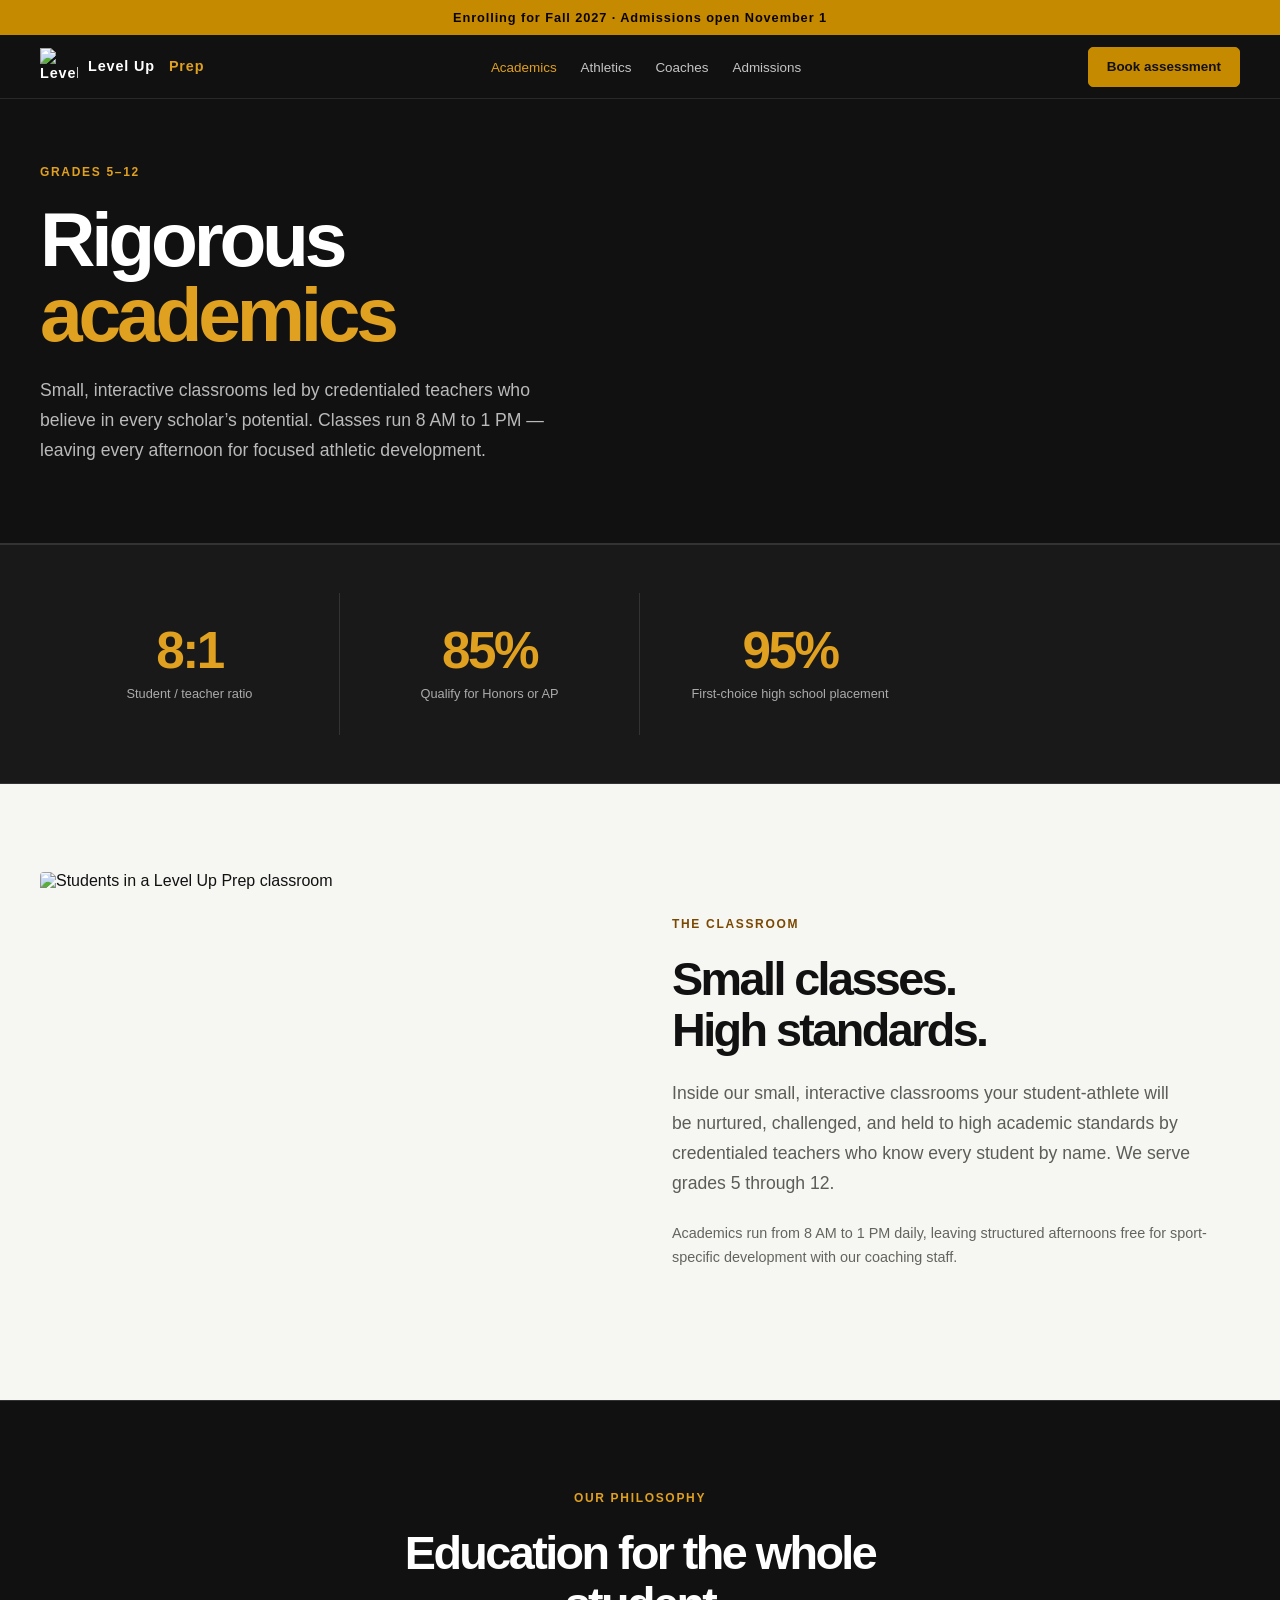
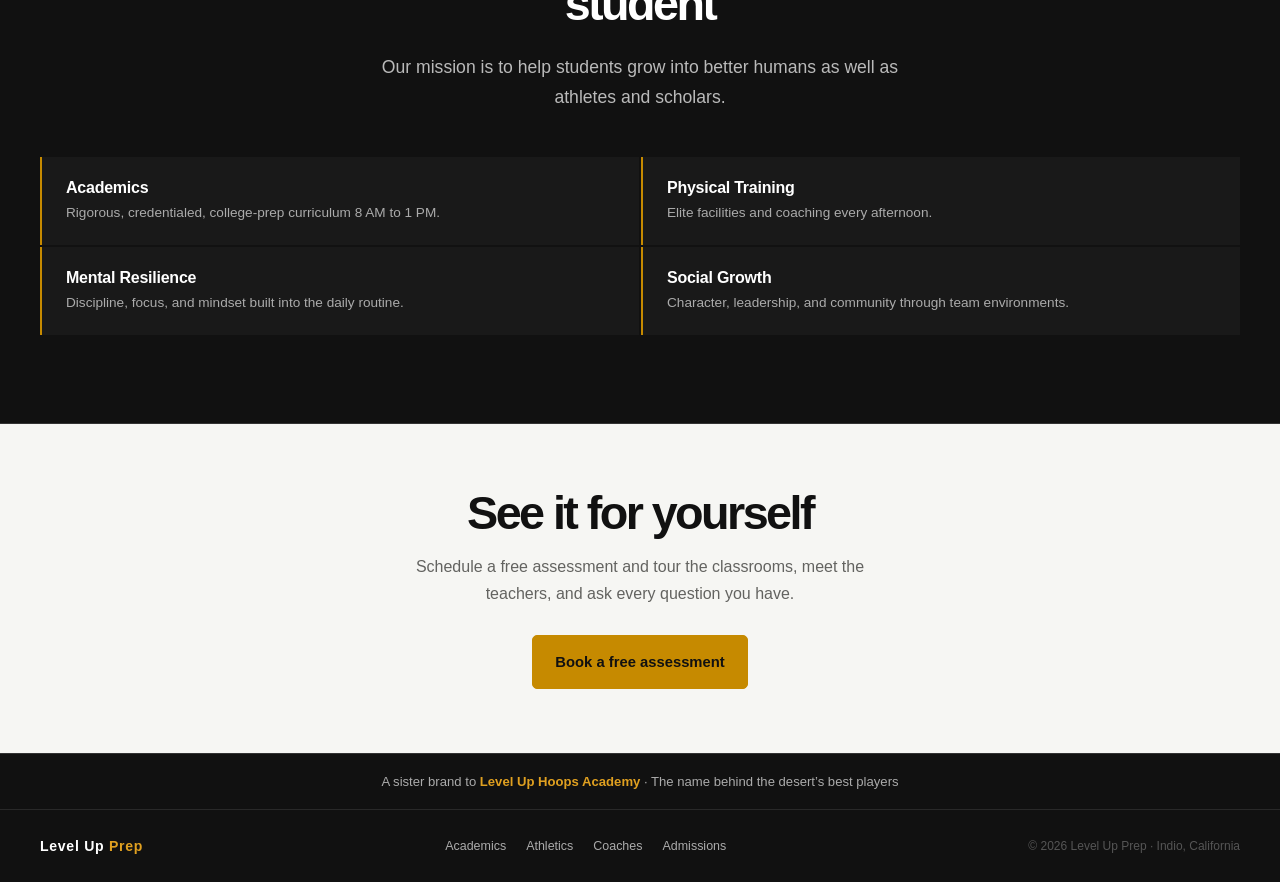
==== commit 5cce4427: "feat: add Level Up Prep logo to navbar and favicon" ====
--- a/academics/index.html
+++ b/academics/index.html
@@ -4,6 +4,7 @@
 <meta charset="UTF-8">
 <meta name="viewport" content="width=device-width,initial-scale=1,viewport-fit=cover">
 <title>Academics | Level Up Prep</title>
+<link rel="icon" type="image/png" href="https://pub-7a8b35f6b2cf4f16beaa74158248922e.r2.dev/prep/logo.png">
 <meta name="description" content="Small classrooms, credentialed teachers, and college-prep for grades 5–12 in Indio, CA.">
 <style>
 /* ── LEVEL UP PREP — tokens idénticos a Hoops, naranja → dorado ── */
@@ -201,7 +202,7 @@
 <body>
 <div class="bar">Enrolling for Fall 2027 · Admissions open November 1</div>
 <nav class="site-nav">
-  <a href="/" class="nav-brand">Level Up <span style="color:var(--gold-lt);margin-left:4px;">Prep</span></a>
+  <a href="/" class="nav-brand" style="display:flex;align-items:center;gap:10px;"><img src="https://pub-7a8b35f6b2cf4f16beaa74158248922e.r2.dev/prep/logo.png" alt="Level Up Prep" style="width:38px;height:38px;object-fit:contain;">Level Up <span style="color:var(--gold-lt);margin-left:4px;">Prep</span></a>
   <ul class="nav-links-list">
     <li><a href="/academics/"class='active'>Academics</a></li>
     <li><a href="/athletics/">Athletics</a></li>
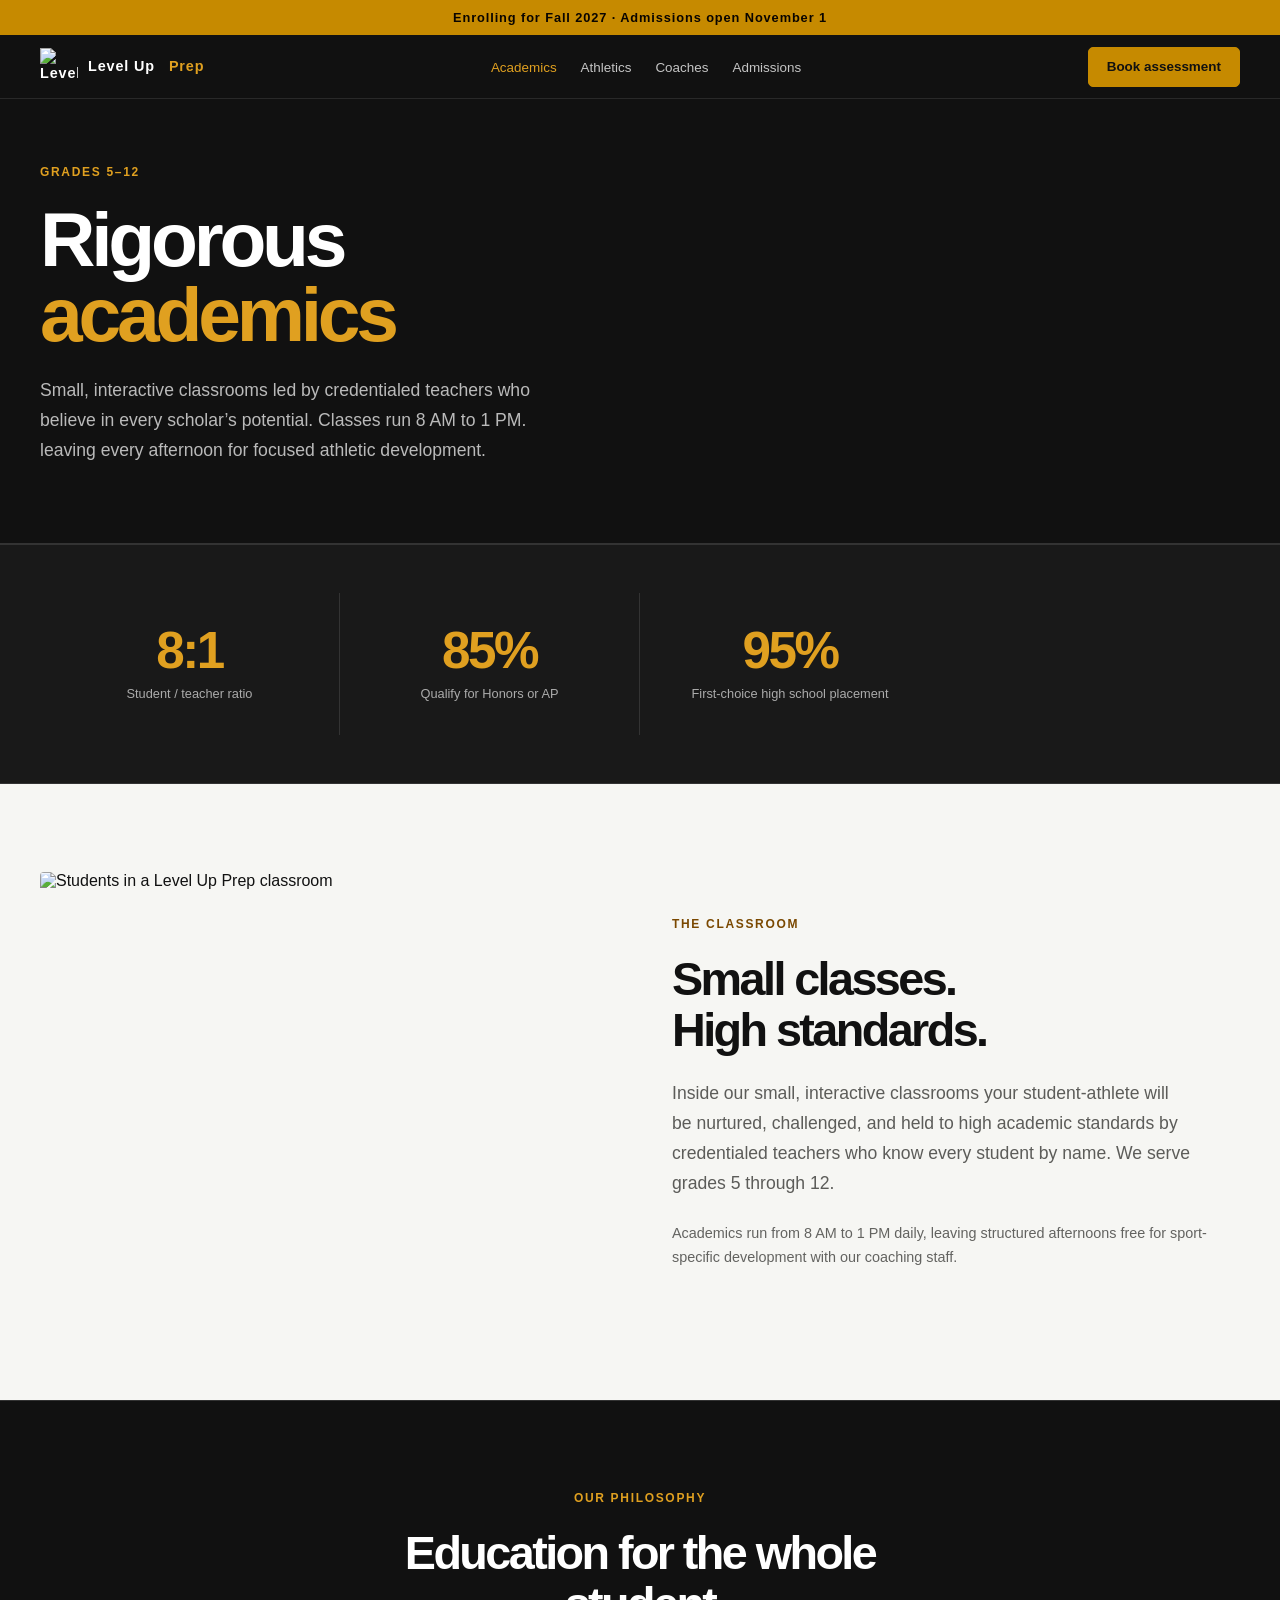
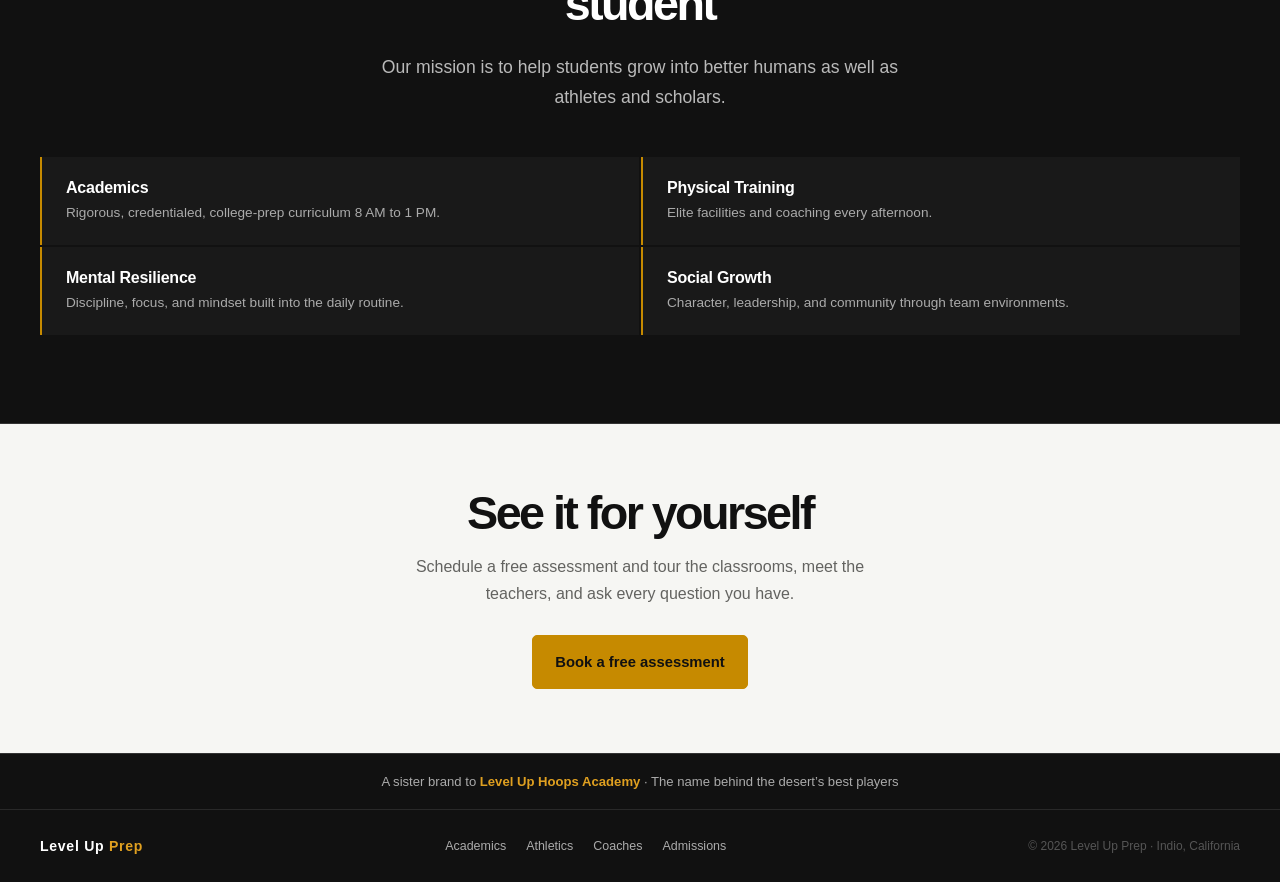
==== commit 7e9dc4c5: "fix: remove all em dashes from all pages" ====
--- a/academics/index.html
+++ b/academics/index.html
@@ -7,7 +7,7 @@
 <link rel="icon" type="image/png" href="https://pub-7a8b35f6b2cf4f16beaa74158248922e.r2.dev/prep/logo.png">
 <meta name="description" content="Small classrooms, credentialed teachers, and college-prep for grades 5–12 in Indio, CA.">
 <style>
-/* ── LEVEL UP PREP — tokens idénticos a Hoops, naranja → dorado ── */
+/* ── LEVEL UP PREP. tokens idénticos a Hoops, naranja → dorado ── */
 :root {
   --ink:       #111111;
   --ink-soft:  #191919;
@@ -51,7 +51,7 @@
 .eyebrow { font-size: .75rem; letter-spacing: .14em; font-weight: 600; color: var(--gold-lt); line-height: 1.6; margin-bottom: 20px; text-transform: uppercase; display: block; }
 .section-intro { font-size: 1.1rem; line-height: 1.72; color: #bababa; margin: 22px 0; max-width: 520px; }
 
-/* BUTTONS — same as Hoops */
+/* BUTTONS. same as Hoops */
 .button { display: inline-flex; justify-content: center; align-items: center; gap: 20px; min-height: 54px; padding: 16px 22px; border: 1px solid var(--gold); border-radius: var(--radius); background: var(--gold); color: #111; font-size: .925rem; font-weight: 600; line-height: 1.3; transition: background .18s, border-color .18s, transform .18s; }
 .button:hover { background: var(--gold-lt); border-color: var(--gold-lt); transform: translateY(-2px); }
 .button-outline { background: transparent; color: var(--white); border-color: #d3d3ce; }
@@ -216,7 +216,7 @@
   <div class="wrap">
     <span class="eyebrow">Grades 5&ndash;12</span>
     <h1>Rigorous<br><span style="color:var(--gold-lt);">academics</span></h1>
-    <p class="section-intro">Small, interactive classrooms led by credentialed teachers who believe in every scholar&rsquo;s potential. Classes run 8&nbsp;AM to 1&nbsp;PM &mdash; leaving every afternoon for focused athletic development.</p>
+    <p class="section-intro">Small, interactive classrooms led by credentialed teachers who believe in every scholar&rsquo;s potential. Classes run 8&nbsp;AM to 1&nbsp;PM. leaving every afternoon for focused athletic development.</p>
   </div>
 </div>
 <div class="section-surf" style="border-top:1px solid var(--line);border-bottom:1px solid var(--line);">
